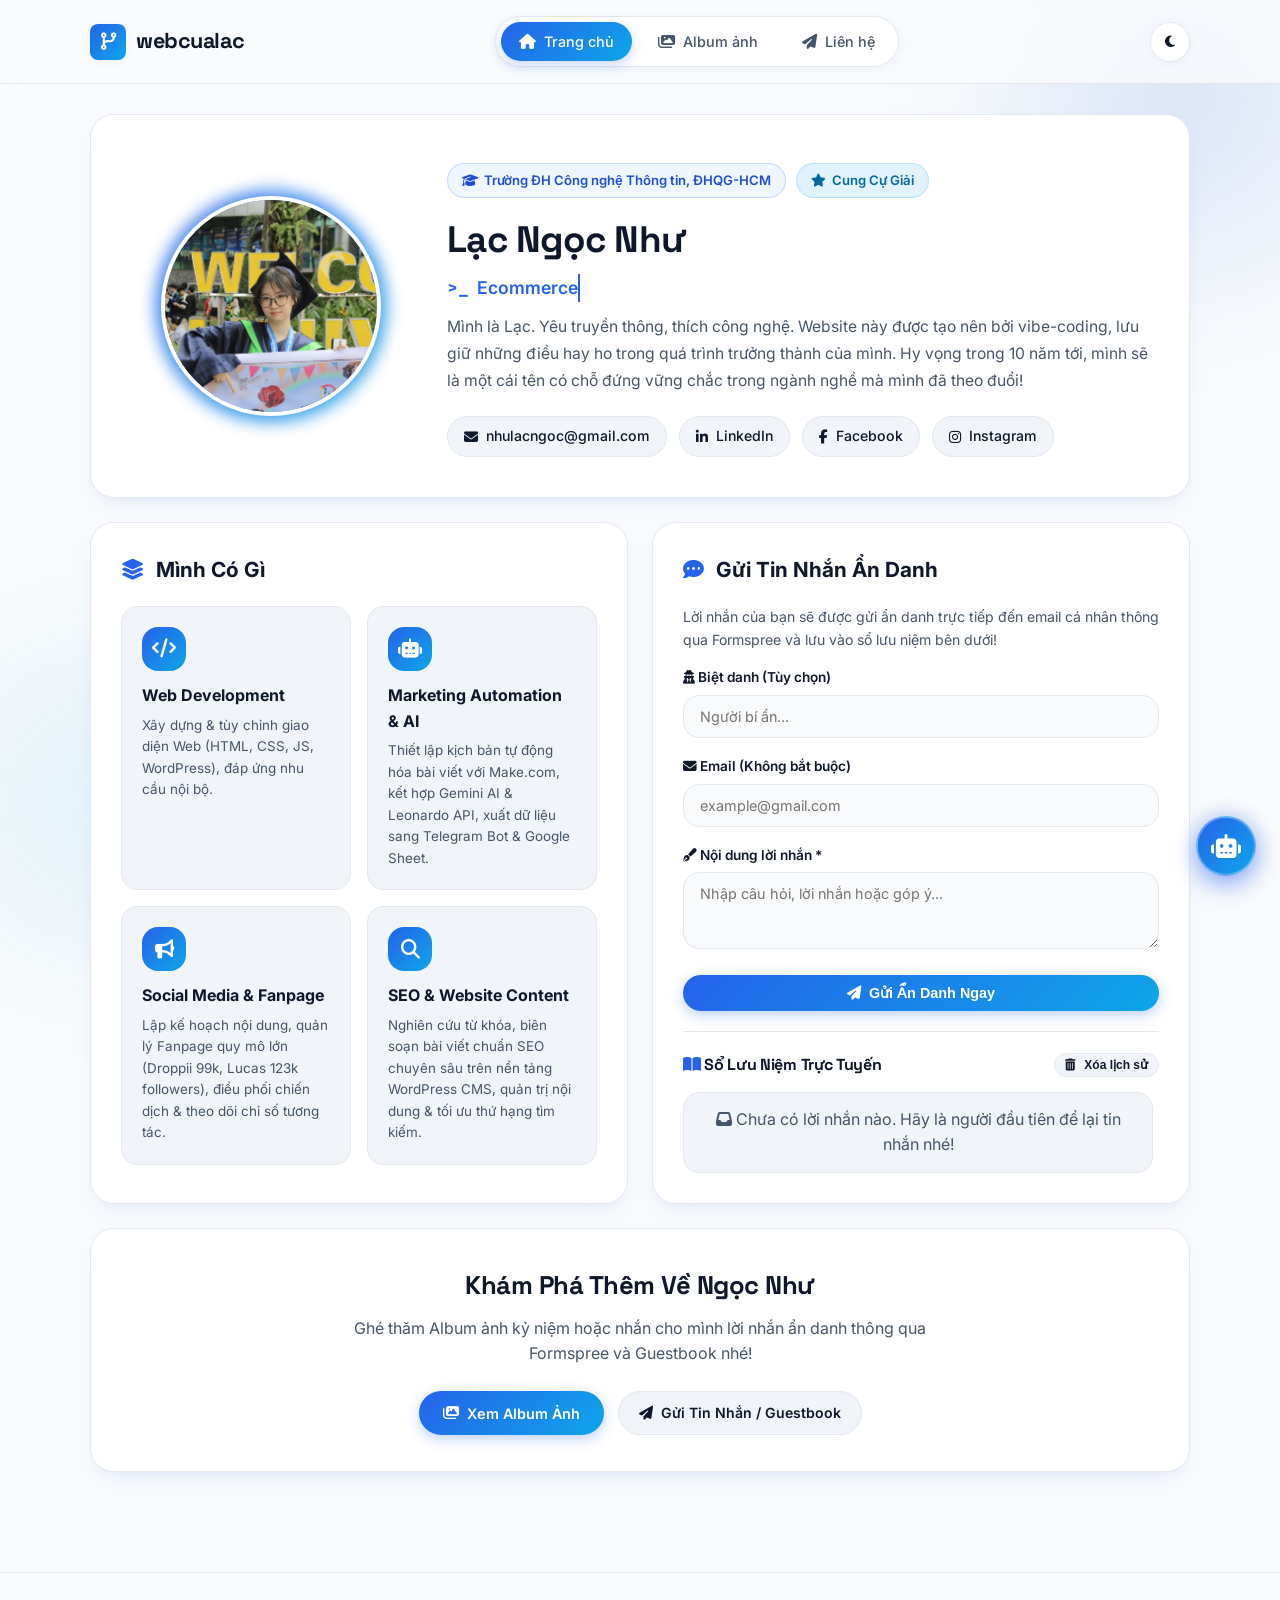
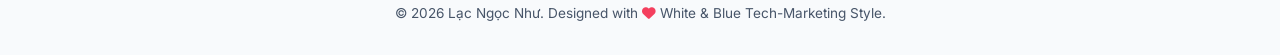
==== index.html @ 95497fde "Separate box 3 (Social Media & Fanpage) and box 4 (SEO & Website Content) to eliminate overlap" ====
<!doctype html>
<html lang="vi">
  <head>
    <meta charset="UTF-8" />
    <meta name="viewport" content="width=device-width, initial-scale=1.0" />
    <title>webcualac</title>
    <link rel="icon" type="image/png" href="/photo/favicon.png" />

    <!-- Font Awesome Icons -->
    <link
      rel="stylesheet"
      href="https://cdnjs.cloudflare.com/ajax/libs/font-awesome/6.4.0/css/all.min.css"
    />

    <!-- Custom CSS -->
    <link rel="stylesheet" href="style.css" />
  </head>
  <body>
    <!-- Ambient Glow Effects -->
    <div class="ambient-glow"></div>
    <div class="ambient-glow-2"></div>

    <!-- Header & Navigation -->
    <header class="site-header">
      <div class="nav-container">
        <a href="index.html" class="brand-logo">
          <div class="brand-icon"><i class="fas fa-code-branch"></i></div>
          <span class="brand-text">webcualac</span>
        </a>

        <nav class="main-nav" id="mainNav">
          <a href="index.html" class="nav-link active"
            ><i class="fas fa-home"></i> Trang chủ</a
          >
          <a href="album.html" class="nav-link"
            ><i class="fas fa-images"></i> Album ảnh</a
          >
          <a href="contact.html" class="nav-link"
            ><i class="fas fa-paper-plane"></i> Liên hệ</a
          >
        </nav>

        <div class="nav-actions">
          <!-- Mobile Hamburger Menu Button -->
          <button
            class="btn-icon mobile-menu-btn"
            id="mobileMenuBtn"
            title="Menu Điều Hướng"
            aria-label="Menu"
          >
            <i class="fas fa-bars" id="mobileMenuIcon"></i>
          </button>

          <!-- Dark / Light Theme Toggle -->
          <button
            class="btn-icon"
            id="themeToggle"
            title="Đổi giao diện Sáng / Tối"
          >
            <i class="fas fa-moon" id="themeIcon"></i>
          </button>
        </div>
      </div>
    </header>

    <!-- Main Content Container -->
    <main class="container">
      <!-- Hero Profile Section -->
      <section class="card hero-card">
        <div class="avatar-wrapper">
          <div class="avatar-glow"></div>
          <img
            src="photo/avt1.jpg"
            alt="Lạc Ngọc Như"
            class="avatar-img"
            id="heroAvatar"
          />
        </div>

        <div class="hero-info">
          <div class="hero-badges">
            <span class="badge badge-mkt"
              ><i class="fas fa-graduation-cap"></i> Trường ĐH Công nghệ Thông
              tin, ĐHQG-HCM</span
            >
            <span class="badge badge-tech"
              ><i class="fas fa-star"></i> Cung Cự Giải</span
            >
          </div>

          <h1 class="hero-name">Lạc Ngọc Như</h1>

          <div class="hero-role-wrapper">
            <span class="prompt-symbol">&gt;_</span>
            <span class="typewriter-text" id="typewriter">Ecommerce</span>
          </div>

          <p class="hero-bio" id="heroBioText">
            Mình là Lạc. Yêu truyền thông, thích công nghệ. Website này được tạo
            nên bởi vibe-coding, lưu giữ những điều hay ho trong quá trình
            trưởng thành của mình. Hy vọng trong 10 năm tới, mình sẽ là một cái
            tên có chỗ đứng vững chắc trong ngành nghề mà mình đã theo đuổi!
          </p>

          <div class="hero-contacts">
            <a href="mailto:nhulacngoc@gmail.com" class="contact-pill"
              ><i class="fas fa-envelope"></i> nhulacngoc@gmail.com</a
            >
            <a
              href="https://www.linkedin.com/in/nh%C6%B0-l%E1%BA%A1c-ng%E1%BB%8Dc-947009350/"
              target="_blank"
              rel="noopener"
              class="contact-pill"
              ><i class="fab fa-linkedin-in"></i> LinkedIn</a
            >
            <a
              href="https://www.facebook.com/lacnhu04"
              target="_blank"
              rel="noopener"
              class="contact-pill"
              ><i class="fab fa-facebook-f"></i> Facebook</a
            >
            <a
              href="https://www.instagram.com/lacnhu04"
              target="_blank"
              rel="noopener"
              class="contact-pill"
              ><i class="fab fa-instagram"></i> Instagram</a
            >
          </div>
        </div>
      </section>

      <!-- Section 2: Skills & Formspree Anonymous Chat -->
      <div class="grid-layout">
        <!-- Skill Cards Left -->
        <section class="card">
          <div class="card-title">
            <i class="fas fa-layer-group"></i>
            <span id="skillSectionTitle">Mình Có Gì</span>
          </div>

          <div class="skill-grid" id="skillGrid">
            <div class="skill-card">
              <div class="skill-icon"><i class="fas fa-code"></i></div>
              <div class="skill-title">Web Development</div>
              <div class="skill-desc">
                Xây dựng & tùy chỉnh giao diện Web (HTML, CSS, JS, WordPress),
                đáp ứng nhu cầu nội bộ.
              </div>
            </div>

            <div class="skill-card">
              <div class="skill-icon"><i class="fas fa-robot"></i></div>
              <div class="skill-title">Marketing Automation & AI</div>
              <div class="skill-desc">
                Thiết lập kịch bản tự động hóa bài viết với Make.com, kết hợp
                Gemini AI & Leonardo API, xuất dữ liệu sang Telegram Bot &
                Google Sheet.
              </div>
            </div>

            <div class="skill-card">
              <div class="skill-icon"><i class="fas fa-bullhorn"></i></div>
              <div class="skill-title">Social Media & Fanpage</div>
              <div class="skill-desc">
                Lập kế hoạch nội dung, quản lý Fanpage quy mô lớn (Droppii 99k, Lucas 123k followers), điều phối chiến dịch & theo dõi chỉ số tương tác.
              </div>
            </div>

            <div class="skill-card">
              <div class="skill-icon"><i class="fas fa-search"></i></div>
              <div class="skill-title">SEO & Website Content</div>
              <div class="skill-desc">
                Nghiên cứu từ khóa, biên soạn bài viết chuẩn SEO chuyên sâu trên nền tảng WordPress CMS, quản trị nội dung & tối ưu thứ hạng tìm kiếm.
              </div>
            </div>
          </div>
        </section>

        <!-- Formspree Anonymous Chat / Message Form Right -->
        <section class="card">
          <div class="card-title">
            <i class="fas fa-comment-dots"></i>
            <span>Gửi Tin Nhắn Ẩn Danh</span>
          </div>
          <p
            style="
              color: var(--text-sub);
              font-size: 0.88rem;
              margin-bottom: 16px;
            "
          >
            Lời nhắn của bạn sẽ được gửi ẩn danh trực tiếp đến email cá nhân
            thông qua Formspree và lưu vào sổ lưu niệm bên dưới!
          </p>

          <form
            id="anonymousForm"
            action="https://formspree.io/f/myklbebk"
            method="POST"
          >
            <div class="form-group">
              <label
                ><i class="fas fa-user-secret"></i> Biệt danh (Tùy chọn)</label
              >
              <input
                type="text"
                name="name"
                id="anonName"
                class="form-control"
                placeholder="Người bí ẩn..."
              />
            </div>

            <div class="form-group">
              <label
                ><i class="fas fa-envelope"></i> Email (Không bắt buộc)</label
              >
              <input
                type="email"
                name="email"
                class="form-control"
                placeholder="example@gmail.com"
              />
            </div>

            <div class="form-group">
              <label
                ><i class="fas fa-pen-fancy"></i> Nội dung lời nhắn *</label
              >
              <textarea
                name="message"
                rows="3"
                class="form-control"
                placeholder="Nhập câu hỏi, lời nhắn hoặc góp ý..."
                required
              ></textarea>
            </div>

            <button type="submit" class="btn-primary" style="width: 100%">
              <i class="fas fa-paper-plane"></i> Gửi Ẩn Danh Ngay
            </button>

            <div
              id="formStatus"
              style="
                margin-top: 10px;
                font-size: 0.88rem;
                font-weight: 600;
                text-align: center;
              "
            ></div>
          </form>

          <hr
            style="
              margin: 20px 0;
              border: none;
              border-top: 1px solid var(--border-color);
            "
          />

          <!-- Sổ lưu niệm (Guestbook) -->
          <div>
            <div
              style="
                display: flex;
                justify-content: space-between;
                align-items: center;
              "
            >
              <h3 style="font-size: 1rem; font-weight: 700">
                <i
                  class="fas fa-book-open"
                  style="color: var(--accent-blue)"
                ></i>
                Sổ Lưu Niệm Trực Tuyến
              </h3>
              <button
                id="clearGuestbookBtn"
                class="btn-secondary"
                style="padding: 4px 10px; font-size: 0.75rem"
              >
                <i class="fas fa-trash-alt"></i> Xóa lịch sử
              </button>
            </div>

            <div class="guestbook-list" id="guestbookList">
              <!-- Rendered by script.js -->
            </div>
          </div>
        </section>
      </div>

      <!-- Quick CTA Section -->
      <section class="card" style="text-align: center; padding: 36px 20px">
        <h2 style="font-size: 1.6rem; margin-bottom: 10px">
          Khám Phá Thêm Về Ngọc Như
        </h2>
        <p
          style="color: var(--text-sub); max-width: 600px; margin: 0 auto 24px"
        >
          Ghé thăm Album ảnh kỷ niệm hoặc nhắn cho mình lời nhắn ẩn danh thông
          qua Formspree và Guestbook nhé!
        </p>
        <div
          style="
            display: flex;
            justify-content: center;
            gap: 14px;
            flex-wrap: wrap;
          "
        >
          <a href="album.html" class="btn-primary"
            ><i class="fas fa-images"></i> Xem Album Ảnh</a
          >
          <a href="contact.html" class="btn-secondary"
            ><i class="fas fa-paper-plane"></i> Gửi Tin Nhắn / Guestbook</a
          >
        </div>
      </section>
    </main>

    <!-- AI Chatbot Floating Trigger & Box -->
    <div
      class="chatbot-trigger"
      id="chatbotTrigger"
      title="Trò chuyện cùng Trợ lý AI Ngọc Như"
    >
      <i class="fas fa-robot"></i>
    </div>

    <div class="chatbot-box" id="chatbotBox">
      <div class="chatbot-header">
        <div class="chatbot-header-info">
          <div class="chatbot-avatar"><i class="fas fa-robot"></i></div>
          <div>
            <div style="font-weight: 700; font-size: 0.9rem">
              Trợ Lý AI - Ngọc Như
            </div>
            <div style="font-size: 0.72rem; opacity: 0.85">Trực tuyến 24/7</div>
          </div>
        </div>
        <i
          class="fas fa-times"
          id="chatbotClose"
          style="cursor: pointer; font-size: 1.1rem"
        ></i>
      </div>

      <div class="chatbot-messages" id="chatMessages">
        <div class="chat-msg bot">
          Xin chào! Mình là Trợ lý AI đại diện cho Lạc Ngọc Như. Bạn muốn tìm
          hiểu điều gì về Như?
        </div>
      </div>

      <div class="chatbot-suggestions">
        <button class="chip-btn" onclick="sendQuickChat('Bạn học trường nào?')">
          🎓 Trường học
        </button>
        <button
          class="chip-btn"
          onclick="sendQuickChat('Kỹ năng chính là gì?')"
        >
          💻 Kỹ năng
        </button>
        <button class="chip-btn" onclick="sendQuickChat('Làm sao để liên hệ?')">
          ✉️ Liên hệ
        </button>
      </div>

      <div class="chatbot-input-bar">
        <input
          type="text"
          id="chatInput"
          placeholder="Nhập câu hỏi..."
          onkeypress="handleChatEnter(event)"
        />
        <button id="chatSendBtn" onclick="sendMessage()">
          <i class="fas fa-paper-plane"></i>
        </button>
      </div>
    </div>

    <!-- Footer -->
    <footer class="site-footer">
      <p>
        © 2026 Lạc Ngọc Như. Designed with
        <i class="fas fa-heart" style="color: #f43f5e"></i> White & Blue
        Tech-Marketing Style.
      </p>
    </footer>

    <!-- Script -->
    <script src="script.js"></script>
  </body>
</html>
---- style.css ----
/* =========================================================
   STYLE.CSS - Portfolio Lạc Ngọc Như (Trắng Xanh IT x Marketing)
   ========================================================= */

@import url('https://fonts.googleapis.com/css2?family=Inter:wght@300;400;500;600;700&family=Space+Grotesk:wght@500;600;700&display=swap');

:root {
  /* Light Mode Palette (Default - White & Electric Blue) */
  --bg-primary: #F8FAFC;
  --bg-secondary: #FFFFFF;
  --bg-card: #FFFFFF;
  --bg-card-subtle: #F1F5F9;
  --text-main: #0F172A;
  --text-sub: #475569;
  --text-muted: #94A3B8;
  
  --accent-blue: #2563EB;
  --accent-blue-light: #60A5FA;
  --accent-blue-glow: rgba(37, 99, 235, 0.15);
  --accent-cyan: #0EA5E9;
  --accent-gradient: linear-gradient(135deg, #2563EB 0%, #0EA5E9 100%);
  --tech-badge: #E0F2FE;
  --tech-badge-text: #0369A1;
  --mkt-badge: #EFF6FF;
  --mkt-badge-text: #1D4ED8;

  --border-color: #E2E8F0;
  --border-focus: #3B82F6;
  --radius-sm: 8px;
  --radius-md: 16px;
  --radius-lg: 24px;
  --radius-full: 9999px;

  --shadow-sm: 0 2px 8px rgba(37, 99, 235, 0.05);
  --shadow-md: 0 10px 25px -5px rgba(37, 99, 235, 0.08), 0 8px 10px -6px rgba(37, 99, 235, 0.04);
  --shadow-lg: 0 20px 40px -15px rgba(37, 99, 235, 0.15);
  --shadow-glow: 0 0 20px rgba(37, 99, 235, 0.3);

  --transition: all 0.3s cubic-bezier(0.4, 0, 0.2, 1);
}

/* Dark Mode Palette */
body.dark {
  --bg-primary: #0B1120;
  --bg-secondary: #111827;
  --bg-card: #1E293B;
  --bg-card-subtle: #334155;
  --text-main: #F8FAFC;
  --text-sub: #94A3B8;
  --text-muted: #64748B;
  
  --accent-blue: #3B82F6;
  --accent-blue-light: #93C5FD;
  --accent-blue-glow: rgba(59, 130, 246, 0.25);
  --accent-cyan: #38BDF8;
  --accent-gradient: linear-gradient(135deg, #3B82F6 0%, #38BDF8 100%);
  --tech-badge: #1E3A8A;
  --tech-badge-text: #BAE6FD;
  --mkt-badge: #1E293B;
  --mkt-badge-text: #93C5FD;

  --border-color: #334155;
  --border-focus: #60A5FA;

  --shadow-sm: 0 2px 8px rgba(0, 0, 0, 0.3);
  --shadow-md: 0 10px 30px rgba(0, 0, 0, 0.4);
  --shadow-lg: 0 20px 40px rgba(0, 0, 0, 0.5);
  --shadow-glow: 0 0 25px rgba(56, 189, 248, 0.3);
}

/* Reset & Base Styles */
* {
  margin: 0;
  padding: 0;
  box-sizing: border-box;
}

html {
  scroll-behavior: smooth;
}

body {
  font-family: 'Inter', system-ui, -apple-system, sans-serif;
  background-color: var(--bg-primary);
  color: var(--text-main);
  line-height: 1.6;
  transition: background-color 0.4s ease, color 0.4s ease;
  min-height: 100vh;
  position: relative;
  overflow-x: hidden;
}

h1, h2, h3, h4, h5, .brand-logo {
  font-family: 'Space Grotesk', sans-serif;
  letter-spacing: -0.02em;
}

a {
  color: var(--accent-blue);
  text-decoration: none;
  transition: var(--transition);
}

a:hover {
  color: var(--accent-cyan);
}

img {
  max-width: 100%;
  height: auto;
  display: block;
}

/* Container */
.container {
  width: 100%;
  max-width: 1140px;
  margin: 0 auto;
  padding: 0 20px 60px;
}

/* Background Ambient Glows */
.ambient-glow {
  position: fixed;
  width: 500px;
  height: 500px;
  border-radius: 50%;
  background: radial-gradient(circle, var(--accent-blue-glow) 0%, rgba(255,255,255,0) 70%);
  top: -150px;
  right: -150px;
  pointer-events: none;
  z-index: 0;
  filter: blur(50px);
}

.ambient-glow-2 {
  position: fixed;
  width: 400px;
  height: 400px;
  border-radius: 50%;
  background: radial-gradient(circle, rgba(14, 165, 233, 0.12) 0%, rgba(255,255,255,0) 70%);
  bottom: -100px;
  left: -100px;
  pointer-events: none;
  z-index: 0;
  filter: blur(60px);
}

/* Header & Navbar */
.site-header {
  position: sticky;
  top: 0;
  z-index: 100;
  backdrop-filter: blur(16px);
  -webkit-backdrop-filter: blur(16px);
  background-color: rgba(248, 250, 252, 0.85);
  border-bottom: 1px solid var(--border-color);
  transition: var(--transition);
  margin-bottom: 30px;
}

body.dark .site-header {
  background-color: rgba(11, 17, 32, 0.85);
}

.nav-container {
  display: flex;
  justify-content: space-between;
  align-items: center;
  max-width: 1140px;
  margin: 0 auto;
  padding: 16px 20px;
}

.brand-logo {
  display: flex;
  align-items: center;
  gap: 10px;
  font-size: 1.35rem;
  font-weight: 700;
  color: var(--text-main);
}

.brand-icon {
  width: 36px;
  height: 36px;
  background: var(--accent-gradient);
  color: #fff;
  border-radius: var(--radius-sm);
  display: flex;
  align-items: center;
  justify-content: center;
  font-size: 1.1rem;
  box-shadow: var(--shadow-sm);
}

.main-nav {
  display: flex;
  align-items: center;
  gap: 8px;
  background-color: var(--bg-secondary);
  padding: 5px;
  border-radius: var(--radius-full);
  border: 1px solid var(--border-color);
  box-shadow: var(--shadow-sm);
}

.nav-link {
  display: flex;
  align-items: center;
  gap: 8px;
  padding: 8px 18px;
  border-radius: var(--radius-full);
  font-size: 0.9rem;
  font-weight: 500;
  color: var(--text-sub);
  transition: var(--transition);
}

.nav-link i {
  font-size: 0.95rem;
}

.nav-link:hover {
  color: var(--accent-blue);
  background-color: var(--bg-card-subtle);
}

.nav-link.active {
  background: var(--accent-gradient);
  color: #FFFFFF !important;
  box-shadow: 0 4px 12px rgba(37, 99, 235, 0.25);
}

/* Action Controls (Theme + Focus Mode) */
.nav-actions {
  display: flex;
  align-items: center;
  gap: 12px;
}

.btn-icon {
  width: 40px;
  height: 40px;
  border-radius: var(--radius-full);
  border: 1px solid var(--border-color);
  background-color: var(--bg-secondary);
  color: var(--text-main);
  display: flex;
  align-items: center;
  justify-content: center;
  cursor: pointer;
  transition: var(--transition);
  box-shadow: var(--shadow-sm);
}

.btn-icon:hover {
  background-color: var(--accent-blue-glow);
  border-color: var(--accent-blue);
  color: var(--accent-blue);
  transform: translateY(-2px);
}

.mobile-menu-btn {
  display: none;
}

/* Tech / Marketing Mode Switcher Pill */
.mode-switch-btn {
  display: flex;
  align-items: center;
  gap: 8px;
  padding: 8px 16px;
  border-radius: var(--radius-full);
  border: 1px solid var(--border-color);
  background-color: var(--bg-secondary);
  color: var(--text-main);
  font-size: 0.85rem;
  font-weight: 600;
  cursor: pointer;
  transition: var(--transition);
  box-shadow: var(--shadow-sm);
}

.mode-switch-btn:hover {
  border-color: var(--accent-cyan);
  box-shadow: var(--shadow-glow);
}

.mode-badge {
  padding: 2px 8px;
  border-radius: var(--radius-full);
  font-size: 0.75rem;
  background: var(--accent-gradient);
  color: #fff;
}

/* Cards Layout & Glassmorphism */
.card {
  background-color: var(--bg-card);
  border-radius: var(--radius-lg);
  border: 1px solid var(--border-color);
  padding: 30px;
  box-shadow: var(--shadow-md);
  transition: var(--transition);
  position: relative;
  overflow: hidden;
  z-index: 1;
}

.card:hover {
  box-shadow: var(--shadow-lg);
  border-color: rgba(37, 99, 235, 0.3);
}

.card-title {
  display: flex;
  align-items: center;
  gap: 12px;
  font-size: 1.3rem;
  font-weight: 700;
  margin-bottom: 20px;
  color: var(--text-main);
}

.card-title i {
  color: var(--accent-blue);
}

.grid-layout {
  display: grid;
  grid-template-columns: 1fr 1fr;
  gap: 24px;
  margin-bottom: 24px;
}

.full-width {
  grid-column: 1 / -1;
}

/* Profile Hero Section */
.hero-card {
  display: grid;
  grid-template-columns: 280px 1fr;
  gap: 36px;
  align-items: center;
  margin-bottom: 24px;
  padding: 40px;
}

.avatar-wrapper {
  position: relative;
  width: 220px;
  height: 220px;
  margin: 0 auto;
}

.avatar-img {
  width: 100%;
  height: 100%;
  border-radius: 50%;
  object-fit: cover;
  border: 4px solid var(--bg-secondary);
  box-shadow: var(--shadow-md);
  position: relative;
  z-index: 2;
}

.avatar-glow {
  position: absolute;
  inset: -6px;
  border-radius: 50%;
  background: var(--accent-gradient);
  z-index: 1;
  opacity: 0.8;
  filter: blur(8px);
  transition: var(--transition);
}

.avatar-wrapper:hover .avatar-glow {
  opacity: 1;
  filter: blur(14px);
}

.hero-info {
  display: flex;
  flex-direction: column;
  gap: 12px;
}

.hero-name {
  font-size: 2.3rem;
  font-weight: 700;
  color: var(--text-main);
  line-height: 1.2;
}

.hero-role-wrapper {
  display: flex;
  align-items: center;
  gap: 8px;
  font-size: 1.1rem;
  color: var(--accent-blue);
  font-weight: 600;
}

.prompt-symbol {
  font-family: 'Space Grotesk', monospace;
  font-weight: 700;
  color: var(--accent-blue);
}

.typewriter-text {
  color: var(--accent-blue);
  border-right: 2px solid var(--accent-blue);
  white-space: nowrap;
  animation: blink 0.75s step-end infinite;
}

@keyframes blink {
  from, to { border-color: transparent }
  50% { border-color: var(--accent-blue); }
}

.hero-badges {
  display: flex;
  flex-wrap: wrap;
  gap: 10px;
  margin: 8px 0;
}

.badge {
  display: inline-flex;
  align-items: center;
  gap: 6px;
  padding: 6px 14px;
  border-radius: var(--radius-full);
  font-size: 0.82rem;
  font-weight: 600;
}

.badge-tech {
  background-color: var(--tech-badge);
  color: var(--tech-badge-text);
  border: 1px solid rgba(14, 165, 233, 0.2);
}

.badge-mkt {
  background-color: var(--mkt-badge);
  color: var(--mkt-badge-text);
  border: 1px solid rgba(37, 99, 235, 0.2);
}

.hero-bio {
  color: var(--text-sub);
  font-size: 0.98rem;
  line-height: 1.7;
}

.hero-contacts {
  display: flex;
  flex-wrap: wrap;
  gap: 12px;
  margin-top: 10px;
}

.contact-pill {
  display: inline-flex;
  align-items: center;
  gap: 8px;
  padding: 8px 16px;
  border-radius: var(--radius-full);
  background-color: var(--bg-card-subtle);
  color: var(--text-main);
  font-size: 0.88rem;
  font-weight: 500;
  border: 1px solid var(--border-color);
  transition: var(--transition);
}

.contact-pill:hover {
  background-color: var(--accent-blue);
  color: #fff;
  border-color: var(--accent-blue);
  transform: translateY(-2px);
  box-shadow: 0 4px 12px rgba(37, 99, 235, 0.3);
}

/* IT x Marketing Skill Balance & Cards */
.skill-grid {
  display: grid;
  grid-template-columns: repeat(auto-fit, minmax(220px, 1fr));
  gap: 16px;
}

.skill-card {
  background-color: var(--bg-card-subtle);
  padding: 20px;
  border-radius: var(--radius-md);
  border: 1px solid var(--border-color);
  transition: var(--transition);
}

.skill-card:hover {
  transform: translateY(-4px);
  border-color: var(--accent-blue);
}

.skill-icon {
  width: 44px;
  height: 44px;
  border-radius: var(--radius-md);
  background: var(--accent-gradient);
  color: #fff;
  display: flex;
  align-items: center;
  justify-content: center;
  font-size: 1.2rem;
  margin-bottom: 12px;
}

.skill-title {
  font-size: 1rem;
  font-weight: 700;
  margin-bottom: 6px;
  color: var(--text-main);
}

.skill-desc {
  font-size: 0.84rem;
  color: var(--text-sub);
}

.balance-bar-container {
  margin-top: 24px;
  background-color: var(--bg-card-subtle);
  padding: 20px;
  border-radius: var(--radius-md);
  border: 1px solid var(--border-color);
}

.balance-header {
  display: flex;
  justify-content: space-between;
  font-size: 0.88rem;
  font-weight: 600;
  margin-bottom: 10px;
}

.balance-bar {
  height: 12px;
  background-color: var(--border-color);
  border-radius: var(--radius-full);
  overflow: hidden;
  display: flex;
}

.balance-fill-it {
  width: 55%;
  background: linear-gradient(90deg, #0EA5E9, #2563EB);
  transition: width 0.6s ease;
}

.balance-fill-mkt {
  width: 45%;
  background: linear-gradient(90deg, #3B82F6, #8B5CF6);
  transition: width 0.6s ease;
}

/* Fun Stats & Music Player */
.stats-grid {
  display: grid;
  grid-template-columns: repeat(3, 1fr);
  gap: 16px;
}

.stat-item {
  background-color: var(--bg-card-subtle);
  padding: 16px;
  border-radius: var(--radius-md);
  text-align: center;
  border: 1px solid var(--border-color);
}

.stat-value {
  font-size: 1.4rem;
  font-weight: 700;
  color: var(--accent-blue);
  font-family: 'Space Grotesk', sans-serif;
}

.stat-label {
  font-size: 0.78rem;
  color: var(--text-sub);
  margin-top: 4px;
}

.music-player-box {
  margin-top: 20px;
  background-color: var(--bg-card-subtle);
  padding: 18px;
  border-radius: var(--radius-md);
  border: 1px solid var(--border-color);
}

.music-controls-row {
  display: flex;
  align-items: center;
  gap: 12px;
  margin-top: 12px;
}

.select-custom {
  flex: 1;
  padding: 10px 14px;
  border-radius: var(--radius-full);
  border: 1px solid var(--border-color);
  background-color: var(--bg-secondary);
  color: var(--text-main);
  font-size: 0.85rem;
  outline: none;
  cursor: pointer;
}

.btn-primary {
  display: inline-flex;
  align-items: center;
  justify-content: center;
  gap: 8px;
  padding: 10px 24px;
  border-radius: var(--radius-full);
  background: var(--accent-gradient);
  color: #FFFFFF;
  font-weight: 600;
  font-size: 0.9rem;
  border: none;
  cursor: pointer;
  box-shadow: 0 4px 14px rgba(37, 99, 235, 0.3);
  transition: var(--transition);
}

.btn-primary:hover {
  transform: translateY(-2px);
  box-shadow: 0 6px 20px rgba(37, 99, 235, 0.4);
}

.btn-secondary {
  display: inline-flex;
  align-items: center;
  justify-content: center;
  gap: 8px;
  padding: 10px 20px;
  border-radius: var(--radius-full);
  background-color: var(--bg-card-subtle);
  color: var(--text-main);
  font-weight: 600;
  font-size: 0.88rem;
  border: 1px solid var(--border-color);
  cursor: pointer;
  transition: var(--transition);
}

.btn-secondary:hover {
  background-color: var(--border-color);
  transform: translateY(-2px);
}

/* Album & Gallery Page */
.album-controls {
  display: flex;
  gap: 10px;
  flex-wrap: wrap;
  margin-bottom: 24px;
}

.filter-btn {
  padding: 8px 18px;
  border-radius: var(--radius-full);
  border: 1px solid var(--border-color);
  background-color: var(--bg-card);
  color: var(--text-sub);
  font-size: 0.85rem;
  font-weight: 500;
  cursor: pointer;
  transition: var(--transition);
}

.filter-btn.active, .filter-btn:hover {
  background: var(--accent-gradient);
  color: #fff;
  border-color: transparent;
  box-shadow: var(--shadow-sm);
}

.album-grid {
  display: grid;
  grid-template-columns: repeat(auto-fill, minmax(280px, 1fr));
  gap: 20px;
}

.album-card {
  position: relative;
  border-radius: var(--radius-md);
  overflow: hidden;
  aspect-ratio: 4 / 3;
  cursor: pointer;
  border: 1px solid var(--border-color);
  box-shadow: var(--shadow-sm);
  background-color: var(--bg-card-subtle);
}

.album-card img {
  width: 100%;
  height: 100%;
  object-fit: cover;
  transition: transform 0.5s ease;
}

.album-card:hover img {
  transform: scale(1.08);
}

.album-overlay {
  position: absolute;
  inset: 0;
  background: linear-gradient(to top, rgba(15, 23, 42, 0.85) 0%, rgba(15, 23, 42, 0) 70%);
  display: flex;
  flex-direction: column;
  justify-content: flex-end;
  padding: 16px;
  opacity: 0;
  transition: opacity 0.3s ease;
}

.album-card:hover .album-overlay {
  opacity: 1;
}

.album-title {
  color: #FFFFFF;
  font-weight: 600;
  font-size: 1rem;
}

.album-tag {
  color: var(--accent-cyan);
  font-size: 0.78rem;
  font-weight: 500;
}

/* Lightbox Modal */
.modal {
  display: none;
  position: fixed;
  inset: 0;
  z-index: 1000;
  background-color: rgba(11, 17, 32, 0.92);
  backdrop-filter: blur(12px);
  padding: 20px;
  align-items: center;
  justify-content: center;
  flex-direction: column;
}

.modal-content {
  max-width: 90vw;
  max-height: 80vh;
  border-radius: var(--radius-md);
  box-shadow: var(--shadow-lg);
  object-fit: contain;
}

.modal-caption {
  margin-top: 16px;
  color: #F8FAFC;
  font-size: 1.1rem;
  font-weight: 600;
  text-align: center;
}

.modal-close {
  position: absolute;
  top: 24px;
  right: 28px;
  color: #fff;
  font-size: 2rem;
  cursor: pointer;
  width: 44px;
  height: 44px;
  display: flex;
  align-items: center;
  justify-content: center;
  border-radius: 50%;
  background: rgba(255,255,255,0.1);
  transition: var(--transition);
}

.modal-close:hover {
  background: rgba(255,255,255,0.25);
}

.modal-nav-btn {
  position: absolute;
  top: 50%;
  transform: translateY(-50%);
  color: #fff;
  font-size: 1.5rem;
  background: rgba(255,255,255,0.15);
  width: 50px;
  height: 50px;
  border-radius: 50%;
  display: flex;
  align-items: center;
  justify-content: center;
  cursor: pointer;
  border: none;
  transition: var(--transition);
}

.modal-nav-btn:hover {
  background: var(--accent-blue);
}

.modal-prev { left: 24px; }
.modal-next { right: 24px; }

/* Contact Form & Guestbook */
.form-group {
  margin-bottom: 18px;
}

.form-group label {
  display: block;
  font-size: 0.85rem;
  font-weight: 600;
  margin-bottom: 6px;
  color: var(--text-main);
}

.form-control {
  width: 100%;
  padding: 12px 16px;
  border-radius: var(--radius-md);
  border: 1px solid var(--border-color);
  background-color: var(--bg-primary);
  color: var(--text-main);
  font-family: inherit;
  font-size: 0.9rem;
  outline: none;
  transition: var(--transition);
}

.form-control:focus {
  border-color: var(--accent-blue);
  box-shadow: 0 0 0 3px var(--accent-blue-glow);
}

.guestbook-list {
  display: flex;
  flex-direction: column;
  gap: 12px;
  max-height: 320px;
  overflow-y: auto;
  padding-right: 6px;
  margin-top: 14px;
}

.guestbook-item {
  background-color: var(--bg-card-subtle);
  padding: 14px 18px;
  border-radius: var(--radius-md);
  border: 1px solid var(--border-color);
}

.guestbook-author {
  font-weight: 700;
  font-size: 0.88rem;
  color: var(--accent-blue);
  display: flex;
  justify-content: space-between;
  margin-bottom: 4px;
}

.guestbook-time {
  font-size: 0.72rem;
  color: var(--text-muted);
  font-weight: 400;
}

.guestbook-text {
  font-size: 0.88rem;
  color: var(--text-main);
  word-break: break-word;
}

/* AI Floating Chatbot Widget */
.chatbot-trigger {
  position: fixed;
  bottom: 24px;
  right: 24px;
  z-index: 900;
  width: 60px;
  height: 60px;
  border-radius: 50%;
  background: var(--accent-gradient);
  color: #fff;
  display: flex;
  align-items: center;
  justify-content: center;
  font-size: 1.5rem;
  box-shadow: var(--shadow-glow), 0 10px 25px rgba(37, 99, 235, 0.4);
  cursor: pointer;
  border: 2px solid rgba(255,255,255,0.3);
  transition: var(--transition);
}

.chatbot-trigger:hover {
  transform: scale(1.08) rotate(8deg);
}

.chatbot-box {
  position: fixed;
  bottom: 96px;
  right: 24px;
  width: 360px;
  max-width: calc(100vw - 48px);
  height: 480px;
  background-color: var(--bg-card);
  border-radius: var(--radius-lg);
  border: 1px solid var(--border-color);
  box-shadow: var(--shadow-lg);
  z-index: 950;
  display: flex;
  flex-direction: column;
  overflow: hidden;
  opacity: 0;
  pointer-events: none;
  transform: translateY(20px) scale(0.95);
  transition: all 0.3s cubic-bezier(0.4, 0, 0.2, 1);
}

.chatbot-box.active {
  opacity: 1;
  pointer-events: all;
  transform: translateY(0) scale(1);
}

.chatbot-header {
  background: var(--accent-gradient);
  color: #fff;
  padding: 14px 18px;
  display: flex;
  align-items: center;
  justify-content: space-between;
}

.chatbot-header-info {
  display: flex;
  align-items: center;
  gap: 10px;
}

.chatbot-avatar {
  width: 32px;
  height: 32px;
  border-radius: 50%;
  background: rgba(255,255,255,0.2);
  display: flex;
  align-items: center;
  justify-content: center;
}

.chatbot-messages {
  flex: 1;
  padding: 16px;
  overflow-y: auto;
  display: flex;
  flex-direction: column;
  gap: 12px;
  background-color: var(--bg-primary);
}

.chat-msg {
  max-width: 82%;
  padding: 10px 14px;
  border-radius: var(--radius-md);
  font-size: 0.86rem;
  line-height: 1.45;
}

.chat-msg.bot {
  align-self: flex-start;
  background-color: var(--bg-card);
  color: var(--text-main);
  border: 1px solid var(--border-color);
  border-bottom-left-radius: 4px;
}

.chat-msg.user {
  align-self: flex-end;
  background: var(--accent-gradient);
  color: #fff;
  border-bottom-right-radius: 4px;
}

.chatbot-suggestions {
  display: flex;
  gap: 6px;
  overflow-x: auto;
  padding: 8px 12px;
  background-color: var(--bg-card);
  border-top: 1px solid var(--border-color);
}

.chip-btn {
  white-space: nowrap;
  padding: 4px 10px;
  border-radius: var(--radius-full);
  background-color: var(--bg-card-subtle);
  border: 1px solid var(--border-color);
  font-size: 0.75rem;
  color: var(--text-sub);
  cursor: pointer;
  transition: var(--transition);
}

.chip-btn:hover {
  background-color: var(--accent-blue-glow);
  color: var(--accent-blue);
}

.chatbot-input-bar {
  display: flex;
  padding: 10px 12px;
  background-color: var(--bg-card);
  border-top: 1px solid var(--border-color);
  gap: 8px;
}

.chatbot-input-bar input {
  flex: 1;
  border: 1px solid var(--border-color);
  background-color: var(--bg-primary);
  color: var(--text-main);
  padding: 8px 14px;
  border-radius: var(--radius-full);
  font-size: 0.85rem;
  outline: none;
}

.chatbot-input-bar button {
  width: 36px;
  height: 36px;
  border-radius: 50%;
  border: none;
  background: var(--accent-gradient);
  color: #fff;
  cursor: pointer;
  display: flex;
  align-items: center;
  justify-content: center;
}

/* Footer */
.site-footer {
  text-align: center;
  padding: 30px 20px;
  color: var(--text-sub);
  font-size: 0.85rem;
  border-top: 1px solid var(--border-color);
  margin-top: 40px;
}

/* =========================================================
   RESPONSIVE BREAKPOINTS (iPad & Mobile Optimization)
   ========================================================= */

/* --- iPad & Tablet (768px - 1024px) --- */
@media (max-width: 1024px) {
  .container {
    padding: 0 16px 50px;
  }

  .hero-card {
    grid-template-columns: 220px 1fr;
    gap: 28px;
    padding: 30px 24px;
  }

  .avatar-wrapper {
    width: 180px;
    height: 180px;
  }

  .hero-name {
    font-size: 2rem;
  }

  .grid-layout {
    gap: 20px;
  }

  .album-grid {
    grid-template-columns: repeat(2, 1fr);
  }
}

/* --- Mobile & Small Screens (<= 768px) --- */
@media (max-width: 768px) {
  .site-header {
    margin-bottom: 20px;
  }

  .nav-container {
    padding: 10px 14px;
  }

  .brand-logo {
    font-size: 1.15rem;
  }

  .brand-icon {
    width: 32px;
    height: 32px;
    font-size: 0.95rem;
  }

  .mobile-menu-btn {
    display: flex;
  }

  .main-nav {
    position: absolute;
    top: 100%;
    left: 14px;
    right: 14px;
    background-color: var(--bg-card);
    border: 1px solid var(--border-color);
    border-radius: var(--radius-md);
    padding: 12px;
    flex-direction: column;
    align-items: stretch;
    gap: 6px;
    box-shadow: var(--shadow-lg);
    opacity: 0;
    pointer-events: none;
    transform: translateY(-10px);
    transition: var(--transition);
    z-index: 100;
  }

  .main-nav.mobile-active {
    opacity: 1;
    pointer-events: all;
    transform: translateY(8px);
  }

  .nav-link {
    padding: 10px 16px;
    border-radius: var(--radius-sm);
    justify-content: flex-start;
    font-size: 0.92rem;
  }

  .btn-icon {
    width: 36px;
    height: 36px;
  }

  .card {
    padding: 20px 16px;
    border-radius: var(--radius-md);
  }

  .hero-card {
    grid-template-columns: 1fr;
    text-align: center;
    padding: 28px 18px;
    gap: 20px;
  }

  .avatar-wrapper {
    width: 150px;
    height: 150px;
  }

  .hero-info {
    align-items: center;
  }

  .hero-badges {
    justify-content: center;
    gap: 6px;
  }

  .badge {
    padding: 4px 10px;
    font-size: 0.76rem;
  }

  .hero-name {
    font-size: 1.75rem;
  }

  .hero-role-wrapper {
    justify-content: center;
    font-size: 1rem;
  }

  .hero-bio {
    font-size: 0.9rem;
    line-height: 1.6;
  }

  .hero-contacts {
    justify-content: center;
    gap: 8px;
    width: 100%;
  }

  .contact-pill {
    padding: 8px 14px;
    font-size: 0.82rem;
    flex: 1 1 calc(50% - 10px);
    justify-content: center;
    min-width: 130px;
  }

  .grid-layout {
    grid-template-columns: 1fr;
    gap: 16px;
  }

  .skill-grid {
    grid-template-columns: 1fr;
  }

  .stats-grid {
    grid-template-columns: repeat(3, 1fr);
    gap: 8px;
  }

  .stat-item {
    padding: 12px 8px;
  }

  .stat-value {
    font-size: 1.1rem;
  }

  .stat-label {
    font-size: 0.7rem;
  }

  /* Album Gallery Responsive */
  .album-controls {
    overflow-x: auto;
    white-space: nowrap;
    padding-bottom: 6px;
    margin-bottom: 16px;
    -webkit-overflow-scrolling: touch;
    flex-wrap: nowrap;
  }

  .filter-btn {
    padding: 6px 14px;
    font-size: 0.8rem;
    flex-shrink: 0;
  }

  .album-grid {
    grid-template-columns: repeat(2, 1fr);
    gap: 12px;
  }

  .album-card {
    aspect-ratio: 1 / 1;
  }

  .album-overlay {
    padding: 10px;
  }

  .album-title {
    font-size: 0.85rem;
  }

  .album-tag {
    font-size: 0.7rem;
  }

  /* Modal Lightbox Mobile */
  .modal {
    padding: 10px;
  }

  .modal-content {
    max-width: 96vw;
    max-height: 70vh;
  }

  .modal-caption {
    font-size: 0.95rem;
    margin-top: 10px;
  }

  .modal-close {
    top: 12px;
    right: 14px;
    width: 36px;
    height: 36px;
    font-size: 1.5rem;
  }

  .modal-nav-btn {
    width: 40px;
    height: 40px;
    font-size: 1.1rem;
  }

  .modal-prev { left: 8px; }
  .modal-next { right: 8px; }

  /* Input fields (prevent iOS zoom on focus) */
  .form-control, .select-custom, .chatbot-input-bar input {
    font-size: 16px !important;
  }

  /* AI Floating Chatbot Mobile Drawer */
  .chatbot-trigger {
    bottom: 16px;
    right: 16px;
    width: 52px;
    height: 52px;
    font-size: 1.3rem;
  }

  .chatbot-box {
    bottom: 78px;
    right: 12px;
    left: 12px;
    width: auto;
    max-width: none;
    height: calc(100vh - 120px);
    max-height: 500px;
    border-radius: var(--radius-md);
  }
}

/* --- Extra Small Screens (<= 420px) --- */
@media (max-width: 420px) {
  .brand-text {
    font-size: 0.95rem;
  }

  .nav-link {
    padding: 6px 8px;
    font-size: 0.78rem;
  }

  .nav-link i {
    display: none; /* Hide icons on very small screens for clean text pill */
  }

  .hero-name {
    font-size: 1.5rem;
  }

  .contact-pill {
    flex: 1 1 100%;
  }

  .album-grid {
    grid-template-columns: 1fr;
  }

  .stats-grid {
    grid-template-columns: 1fr;
  }
}
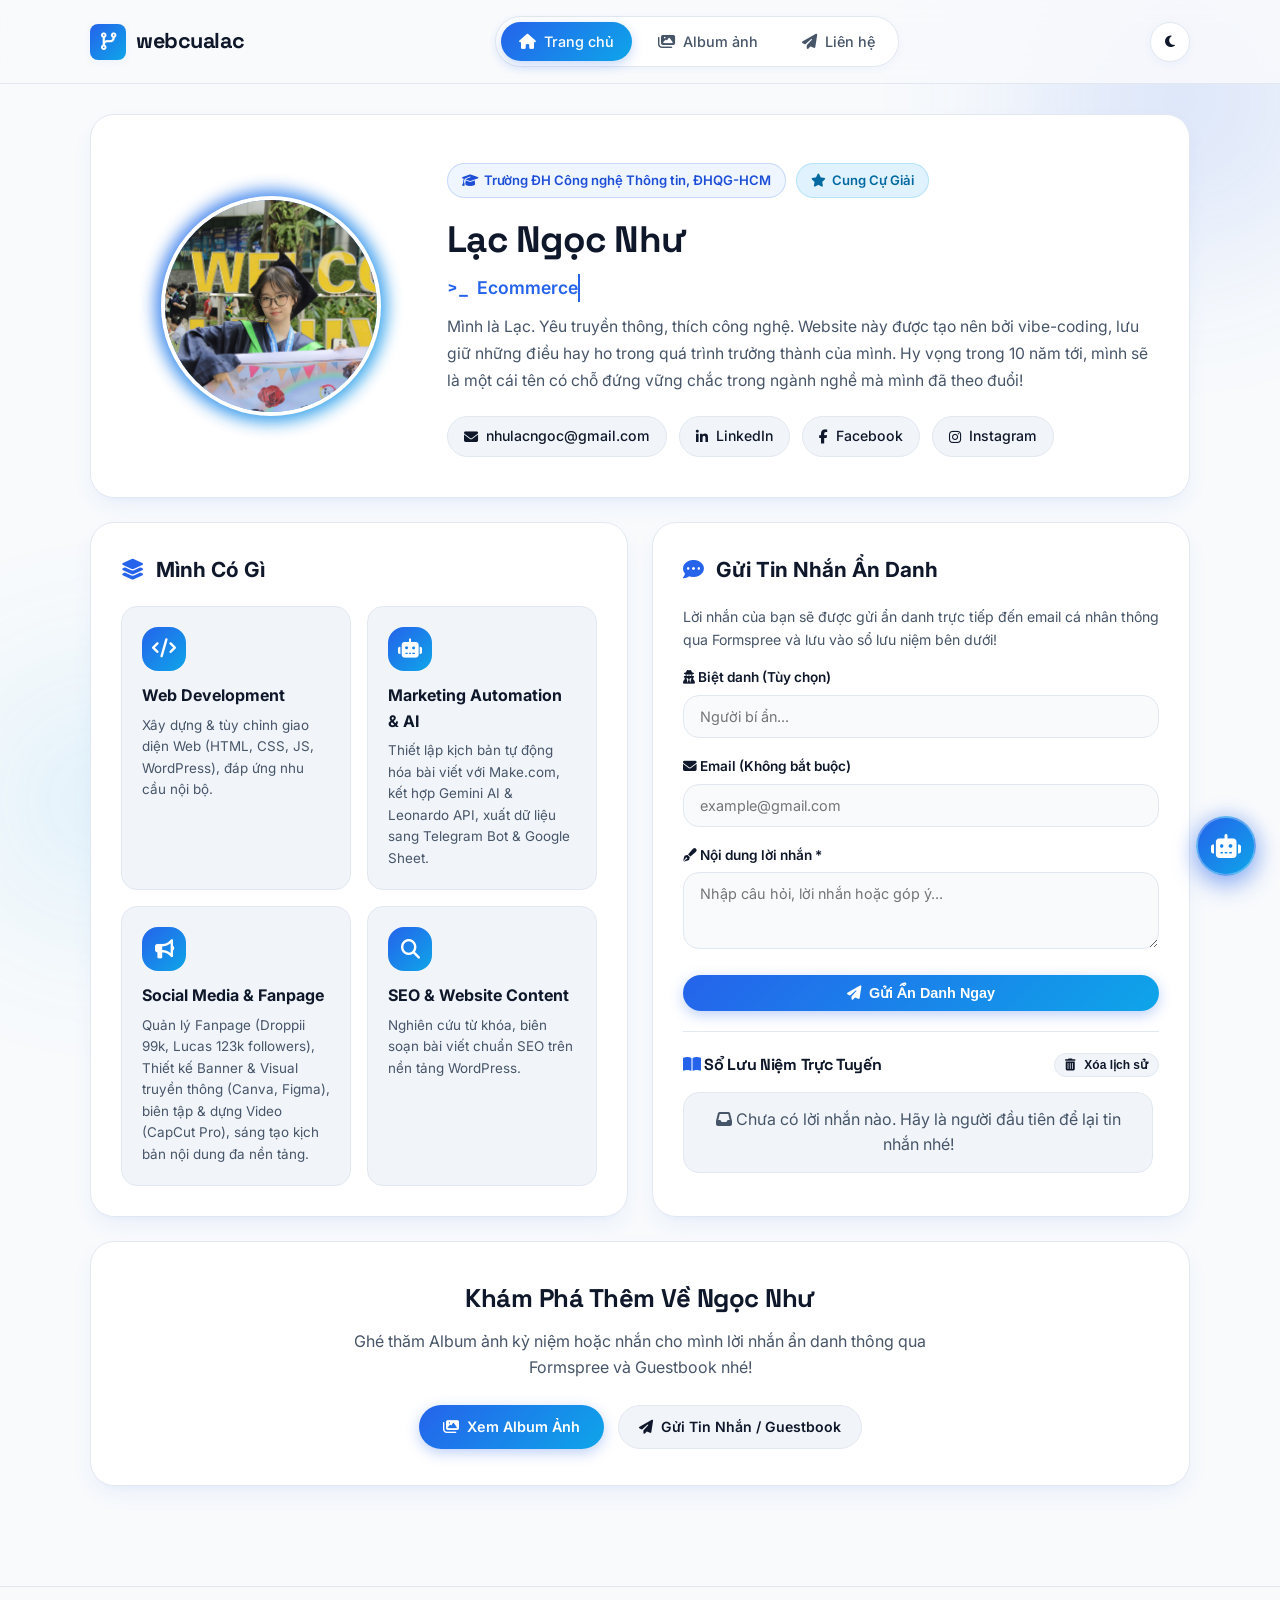
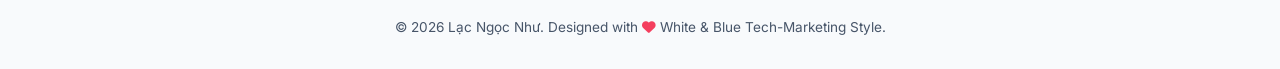
==== commit 944bf3d0: "Make favicon background transparent without white border box" ====
--- a/index.html
+++ b/index.html
@@ -164,7 +164,9 @@
               <div class="skill-icon"><i class="fas fa-bullhorn"></i></div>
               <div class="skill-title">Social Media & Fanpage</div>
               <div class="skill-desc">
-                Lập kế hoạch nội dung, quản lý Fanpage quy mô lớn (Droppii 99k, Lucas 123k followers), điều phối chiến dịch & theo dõi chỉ số tương tác.
+                Quản lý Fanpage (Droppii 99k, Lucas 123k followers), Thiết kế
+                Banner & Visual truyền thông (Canva, Figma), biên tập & dựng
+                Video (CapCut Pro), sáng tạo kịch bản nội dung đa nền tảng.
               </div>
             </div>
 
@@ -172,7 +174,8 @@
               <div class="skill-icon"><i class="fas fa-search"></i></div>
               <div class="skill-title">SEO & Website Content</div>
               <div class="skill-desc">
-                Nghiên cứu từ khóa, biên soạn bài viết chuẩn SEO chuyên sâu trên nền tảng WordPress CMS, quản trị nội dung & tối ưu thứ hạng tìm kiếm.
+                Nghiên cứu từ khóa, biên soạn bài viết chuẩn SEO trên nền tảng
+                WordPress.
               </div>
             </div>
           </div>
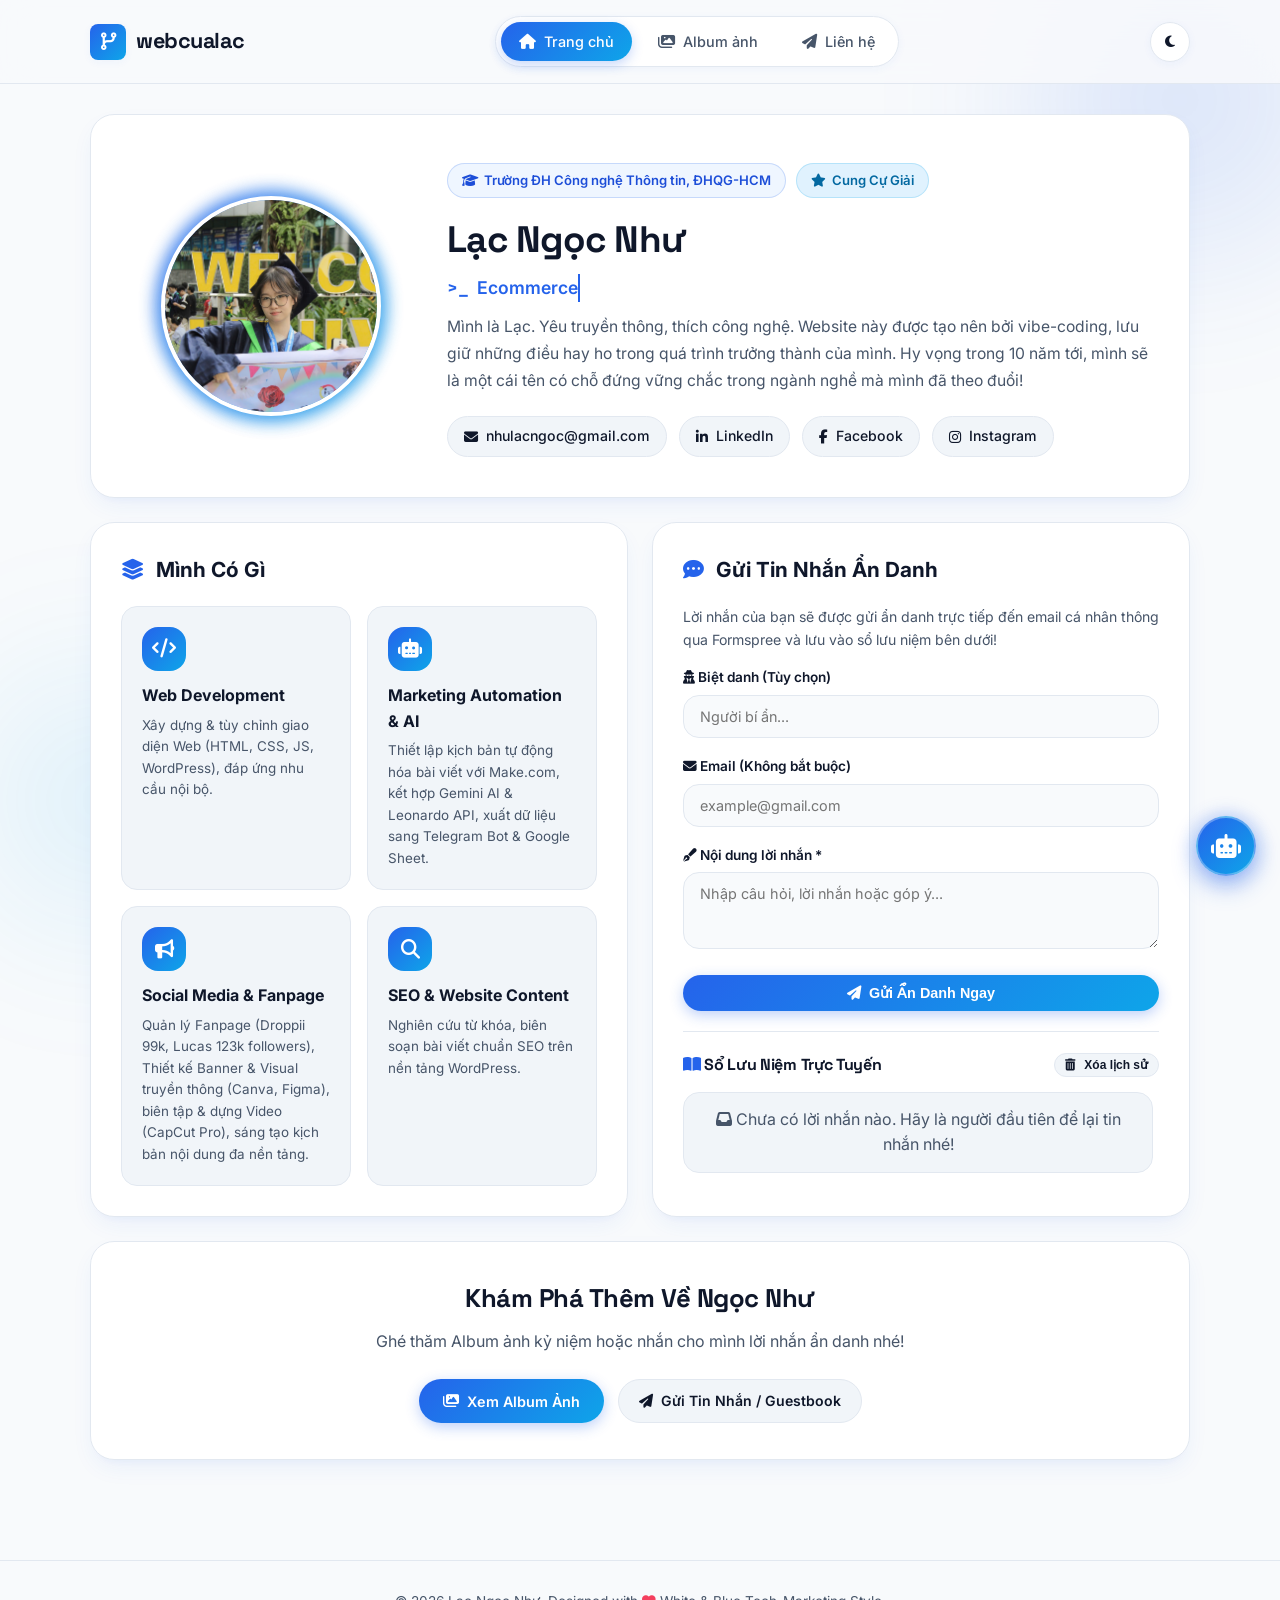
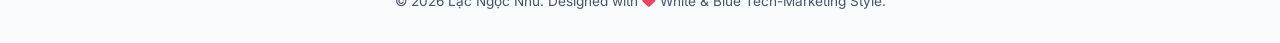
==== commit 6a3cee58: "." ====
--- a/index.html
+++ b/index.html
@@ -304,8 +304,7 @@
         <p
           style="color: var(--text-sub); max-width: 600px; margin: 0 auto 24px"
         >
-          Ghé thăm Album ảnh kỷ niệm hoặc nhắn cho mình lời nhắn ẩn danh thông
-          qua Formspree và Guestbook nhé!
+          Ghé thăm Album ảnh kỷ niệm hoặc nhắn cho mình lời nhắn ẩn danh nhé!
         </p>
         <div
           style="
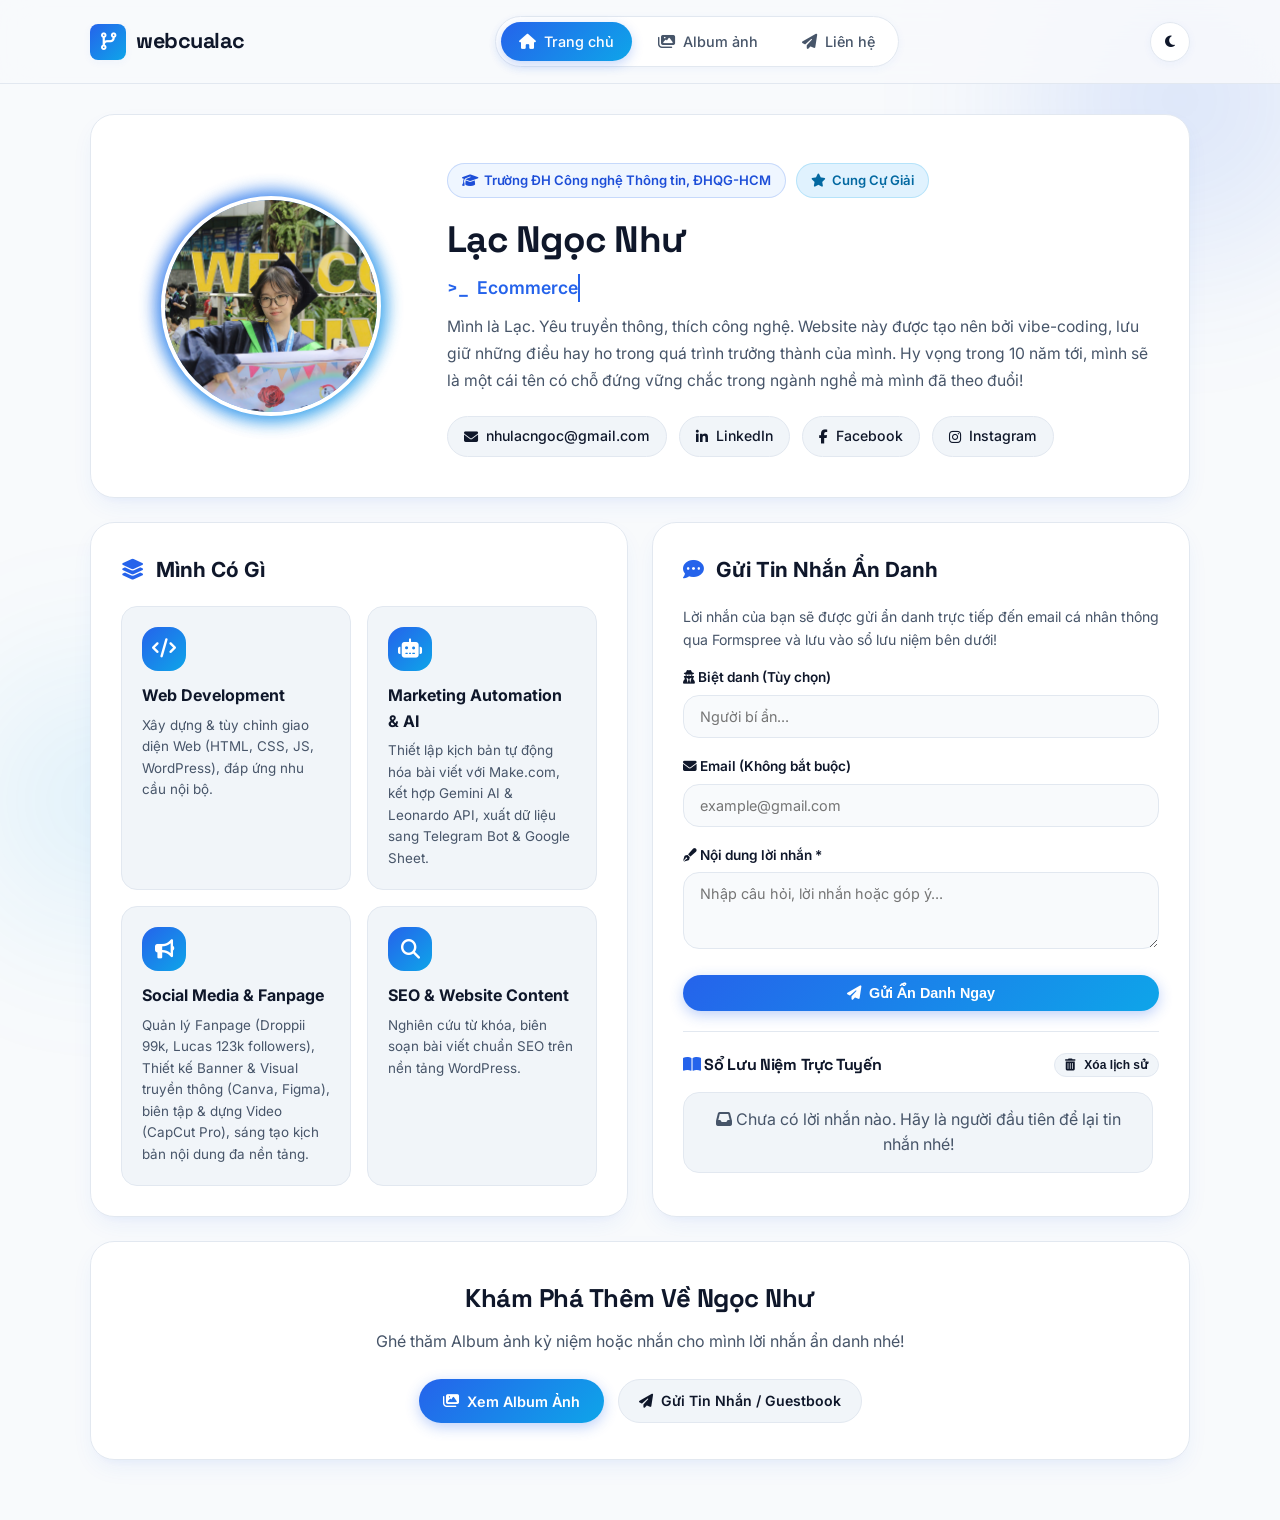
==== commit a62b5bdb: "Remove footer and replace custom chatbot with Tawk.to livechat widget from lacprofile across all pag" ====
--- a/index.html
+++ b/index.html
@@ -324,76 +324,20 @@
       </section>
     </main>
 
-    <!-- AI Chatbot Floating Trigger & Box -->
-    <div
-      class="chatbot-trigger"
-      id="chatbotTrigger"
-      title="Trò chuyện cùng Trợ lý AI Ngọc Như"
-    >
-      <i class="fas fa-robot"></i>
-    </div>
-
-    <div class="chatbot-box" id="chatbotBox">
-      <div class="chatbot-header">
-        <div class="chatbot-header-info">
-          <div class="chatbot-avatar"><i class="fas fa-robot"></i></div>
-          <div>
-            <div style="font-weight: 700; font-size: 0.9rem">
-              Trợ Lý AI - Ngọc Như
-            </div>
-            <div style="font-size: 0.72rem; opacity: 0.85">Trực tuyến 24/7</div>
-          </div>
-        </div>
-        <i
-          class="fas fa-times"
-          id="chatbotClose"
-          style="cursor: pointer; font-size: 1.1rem"
-        ></i>
-      </div>
-
-      <div class="chatbot-messages" id="chatMessages">
-        <div class="chat-msg bot">
-          Xin chào! Mình là Trợ lý AI đại diện cho Lạc Ngọc Như. Bạn muốn tìm
-          hiểu điều gì về Như?
-        </div>
-      </div>
-
-      <div class="chatbot-suggestions">
-        <button class="chip-btn" onclick="sendQuickChat('Bạn học trường nào?')">
-          🎓 Trường học
-        </button>
-        <button
-          class="chip-btn"
-          onclick="sendQuickChat('Kỹ năng chính là gì?')"
-        >
-          💻 Kỹ năng
-        </button>
-        <button class="chip-btn" onclick="sendQuickChat('Làm sao để liên hệ?')">
-          ✉️ Liên hệ
-        </button>
-      </div>
-
-      <div class="chatbot-input-bar">
-        <input
-          type="text"
-          id="chatInput"
-          placeholder="Nhập câu hỏi..."
-          onkeypress="handleChatEnter(event)"
-        />
-        <button id="chatSendBtn" onclick="sendMessage()">
-          <i class="fas fa-paper-plane"></i>
-        </button>
-      </div>
-    </div>
-
-    <!-- Footer -->
-    <footer class="site-footer">
-      <p>
-        © 2026 Lạc Ngọc Như. Designed with
-        <i class="fas fa-heart" style="color: #f43f5e"></i> White & Blue
-        Tech-Marketing Style.
-      </p>
-    </footer>
+    <!-- Tawk.to Widget Script (Chatbot từ lacprofile) -->
+    <script type="text/javascript">
+      var Tawk_API = Tawk_API || {},
+        Tawk_LoadStart = new Date();
+      (function () {
+        var s1 = document.createElement("script"),
+          s0 = document.getElementsByTagName("script")[0];
+        s1.async = true;
+        s1.src = "https://embed.tawk.to/66f86534e5982d6c7bb61f6a/1i8t4mm94";
+        s1.charset = "UTF-8";
+        s1.setAttribute("crossorigin", "*");
+        s0.parentNode.insertBefore(s1, s0);
+      })();
+    </script>
 
     <!-- Script -->
     <script src="script.js"></script>
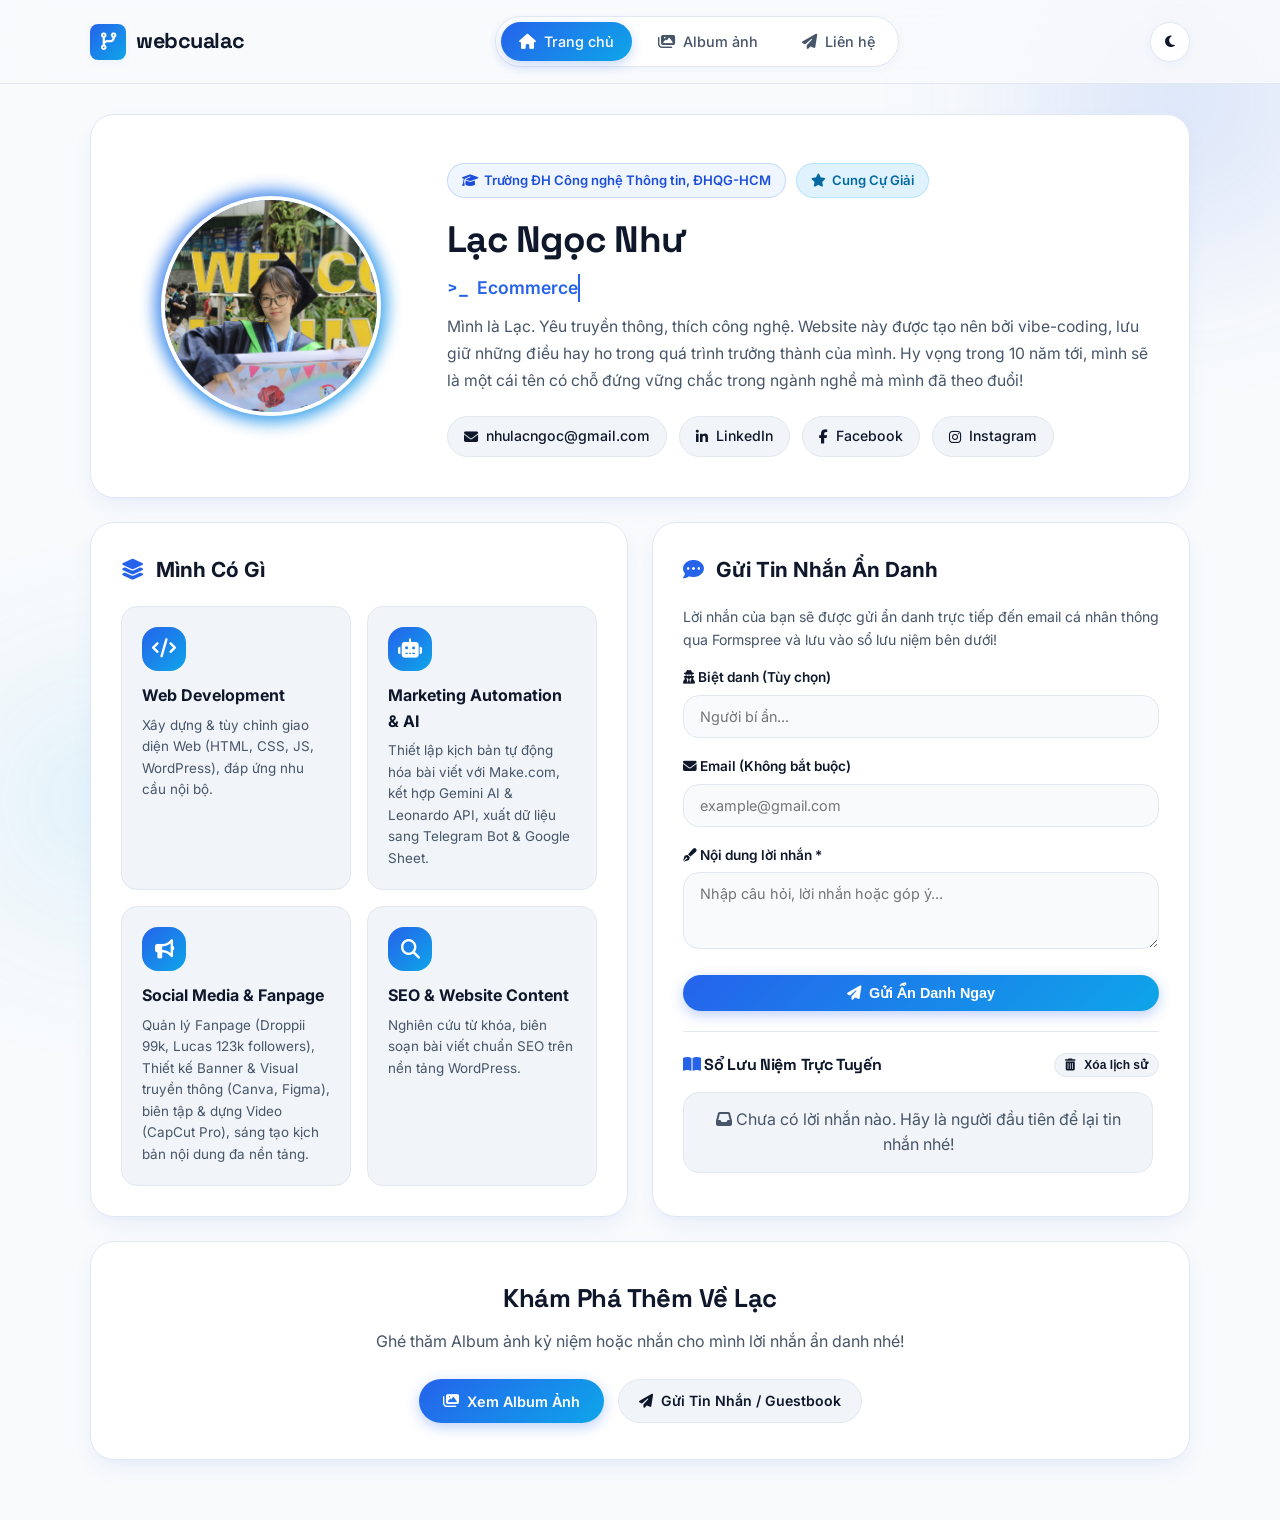
==== commit 4ab7bc2d: "Update index.html" ====
--- a/index.html
+++ b/index.html
@@ -299,7 +299,7 @@
       <!-- Quick CTA Section -->
       <section class="card" style="text-align: center; padding: 36px 20px">
         <h2 style="font-size: 1.6rem; margin-bottom: 10px">
-          Khám Phá Thêm Về Ngọc Như
+          Khám Phá Thêm Về Lạc
         </h2>
         <p
           style="color: var(--text-sub); max-width: 600px; margin: 0 auto 24px"
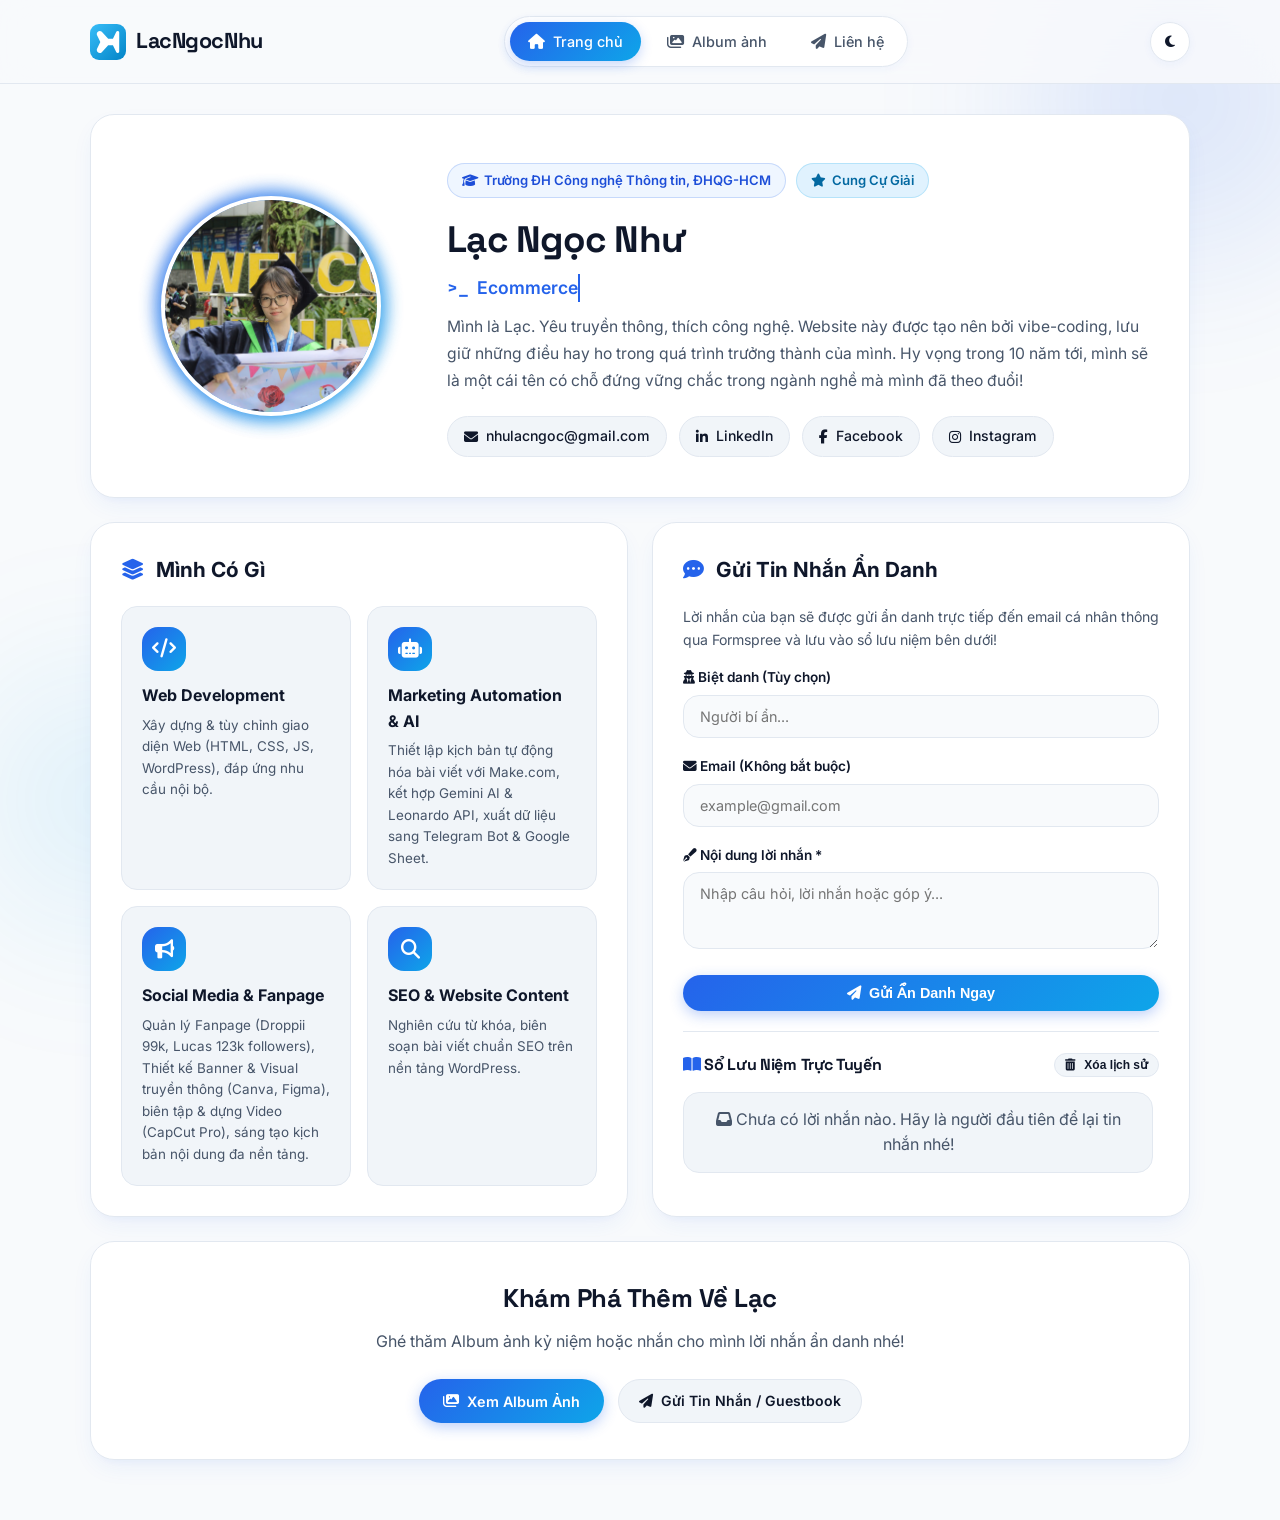
==== commit 8ac7f20c: "Use favicon.svg megaphone badge logo from lacngocnhu across all pages and favicons" ====
--- a/index.html
+++ b/index.html
@@ -4,7 +4,7 @@
     <meta charset="UTF-8" />
     <meta name="viewport" content="width=device-width, initial-scale=1.0" />
     <title>webcualac</title>
-    <link rel="icon" type="image/png" href="/photo/favicon.png" />
+    <link rel="icon" type="image/svg+xml" href="favicon.svg" />
 
     <!-- Font Awesome Icons -->
     <link
@@ -24,8 +24,8 @@
     <header class="site-header">
       <div class="nav-container">
         <a href="index.html" class="brand-logo">
-          <div class="brand-icon"><i class="fas fa-code-branch"></i></div>
-          <span class="brand-text">webcualac</span>
+          <img src="favicon.svg" alt="Logo" class="brand-logo-img" style="width: 36px; height: 36px; object-fit: contain;" />
+          <span class="brand-text">LacNgocNhu</span>
         </a>
 
         <nav class="main-nav" id="mainNav">
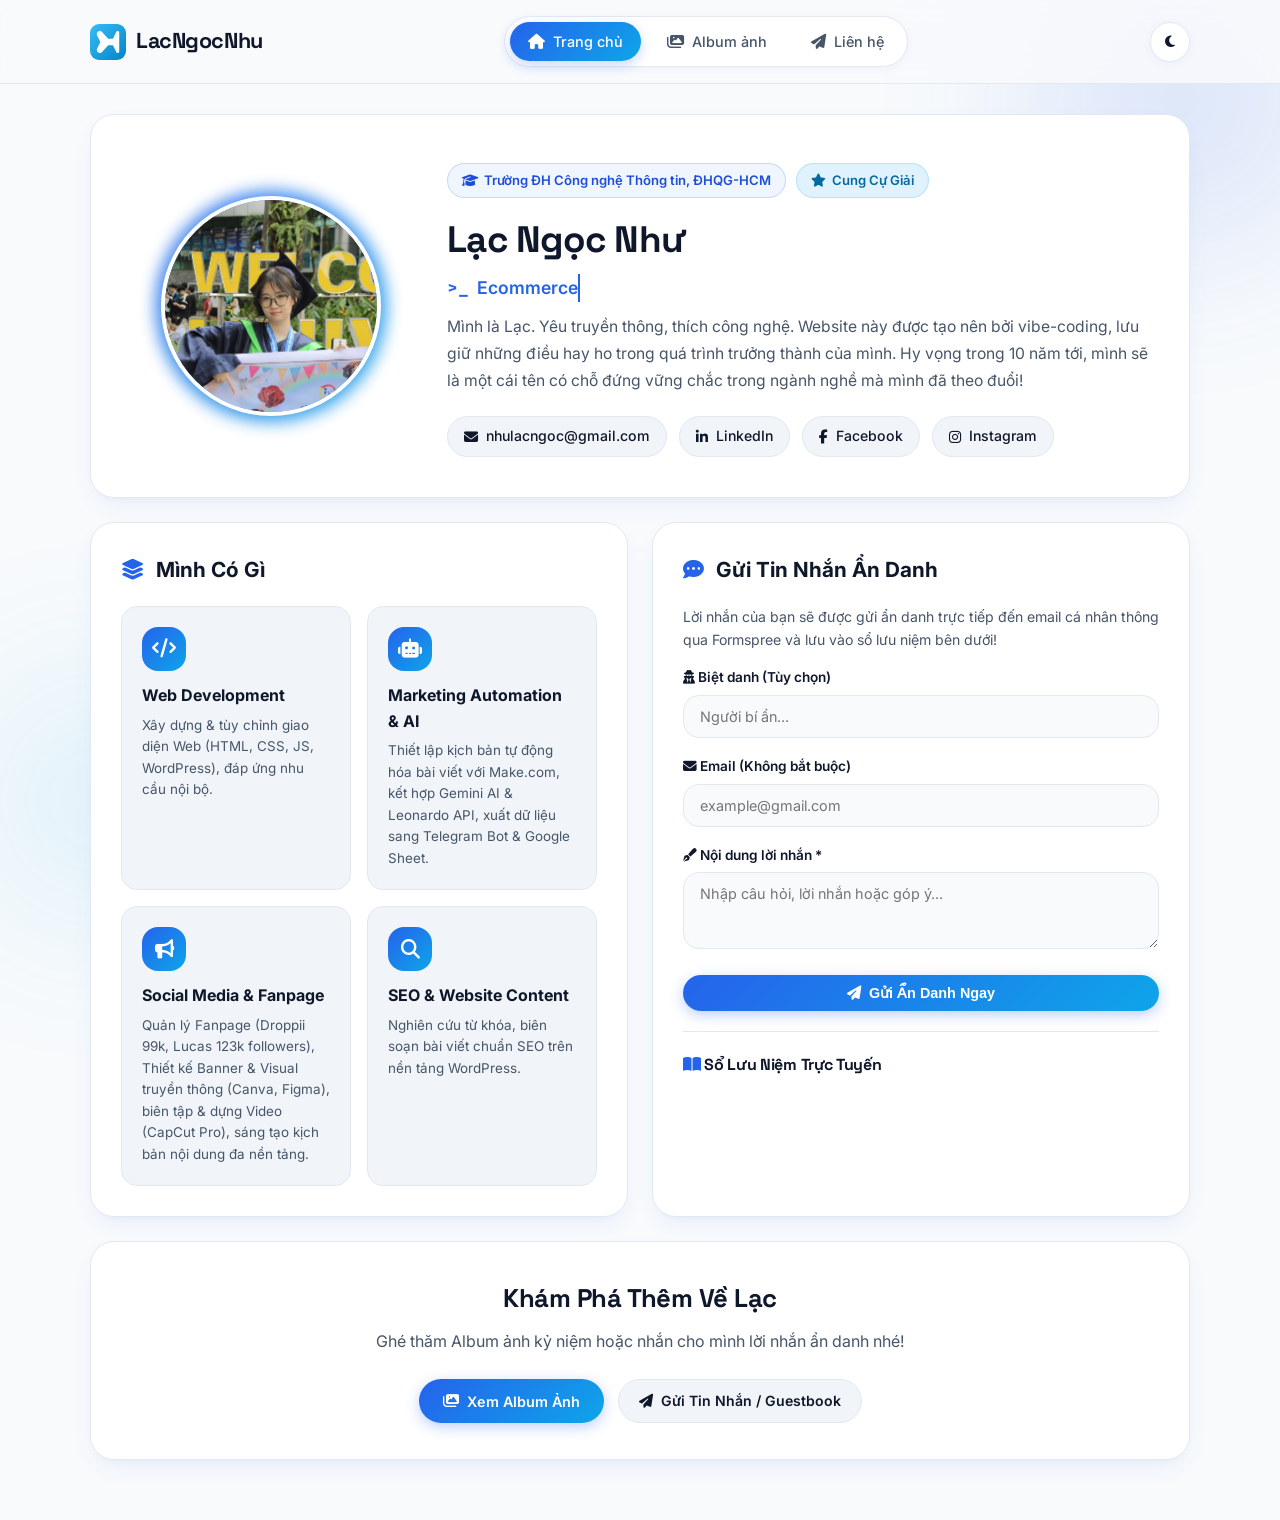
==== commit 5ca8a6fe: "Make anonymous guestbook messages permanently persistent in localStorage with auto-sync across tabs" ====
--- a/index.html
+++ b/index.html
@@ -280,13 +280,6 @@
                 ></i>
                 Sổ Lưu Niệm Trực Tuyến
               </h3>
-              <button
-                id="clearGuestbookBtn"
-                class="btn-secondary"
-                style="padding: 4px 10px; font-size: 0.75rem"
-              >
-                <i class="fas fa-trash-alt"></i> Xóa lịch sử
-              </button>
             </div>
 
             <div class="guestbook-list" id="guestbookList">
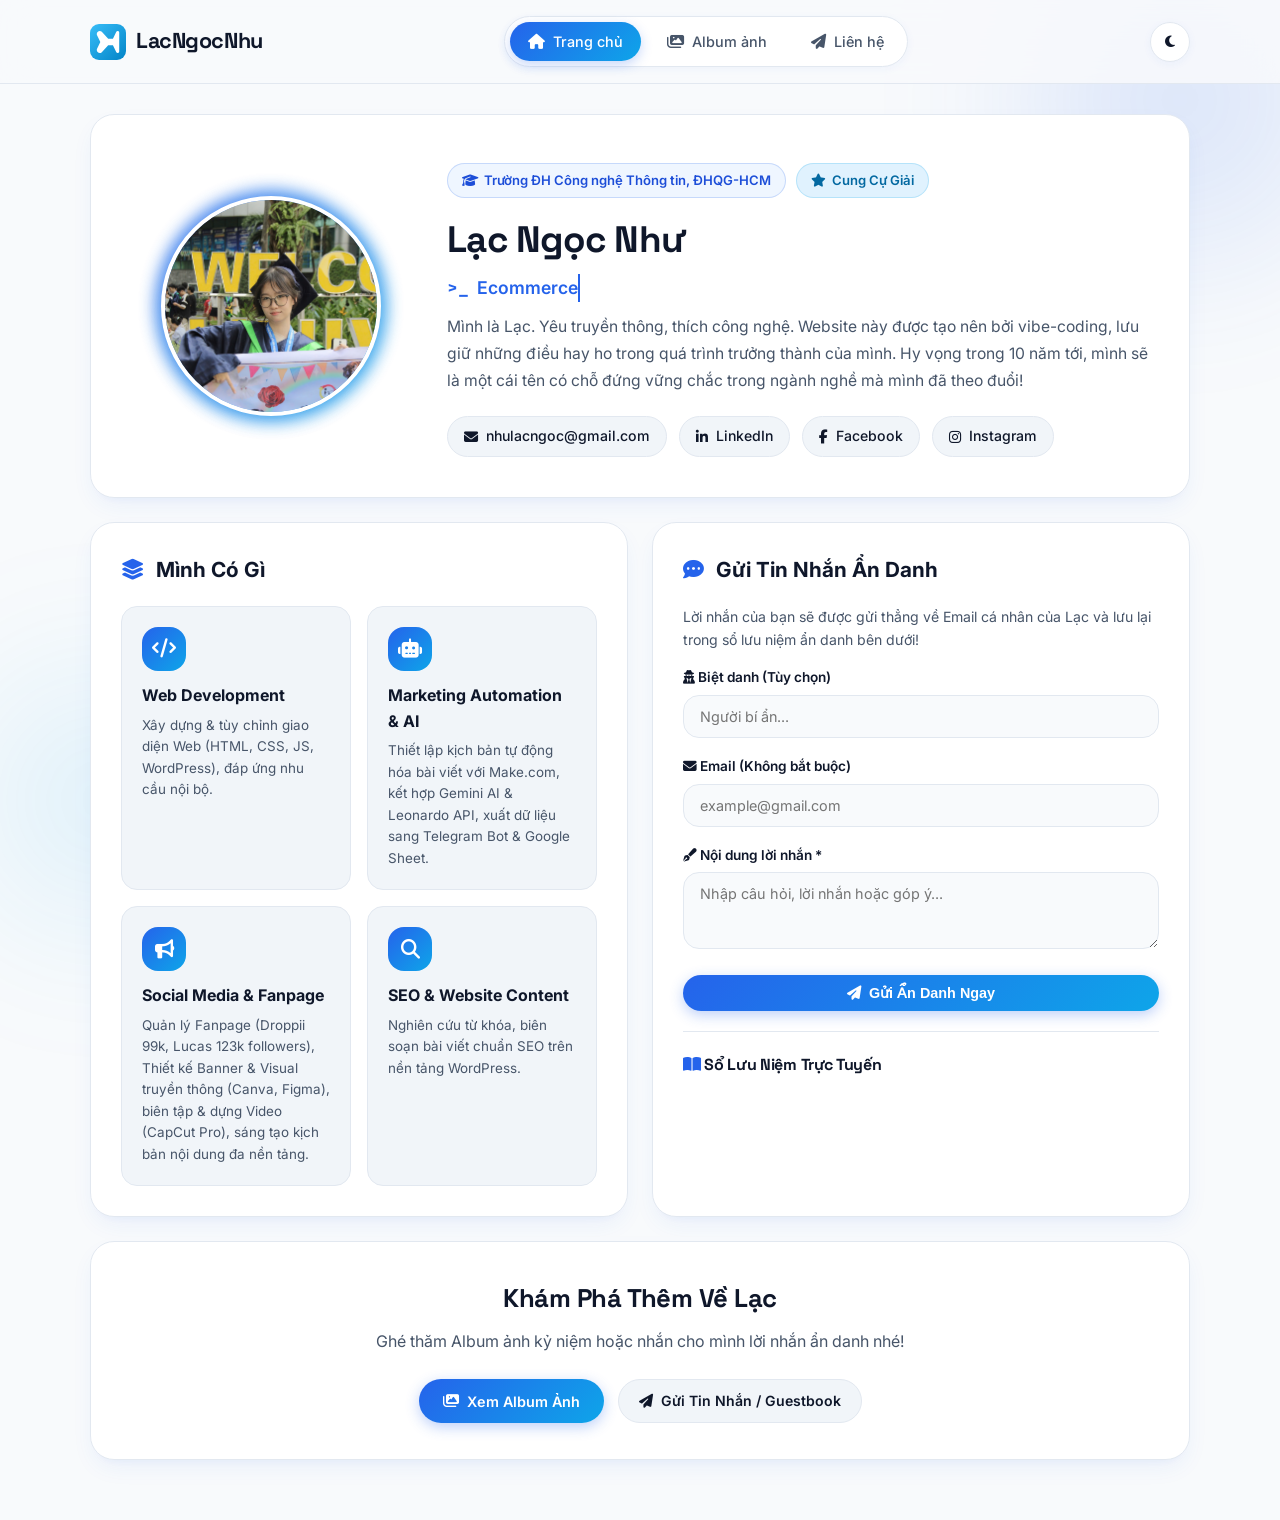
==== commit 76e5b0be: "Update anonymous form description text to Lời nhắn của bạn sẽ được gửi thẳng về Email cá nhân của Lạ" ====
--- a/index.html
+++ b/index.html
@@ -194,8 +194,7 @@
               margin-bottom: 16px;
             "
           >
-            Lời nhắn của bạn sẽ được gửi ẩn danh trực tiếp đến email cá nhân
-            thông qua Formspree và lưu vào sổ lưu niệm bên dưới!
+            Lời nhắn của bạn sẽ được gửi thẳng về Email cá nhân của Lạc và lưu lại trong sổ lưu niệm ẩn danh bên dưới!
           </p>
 
           <form
